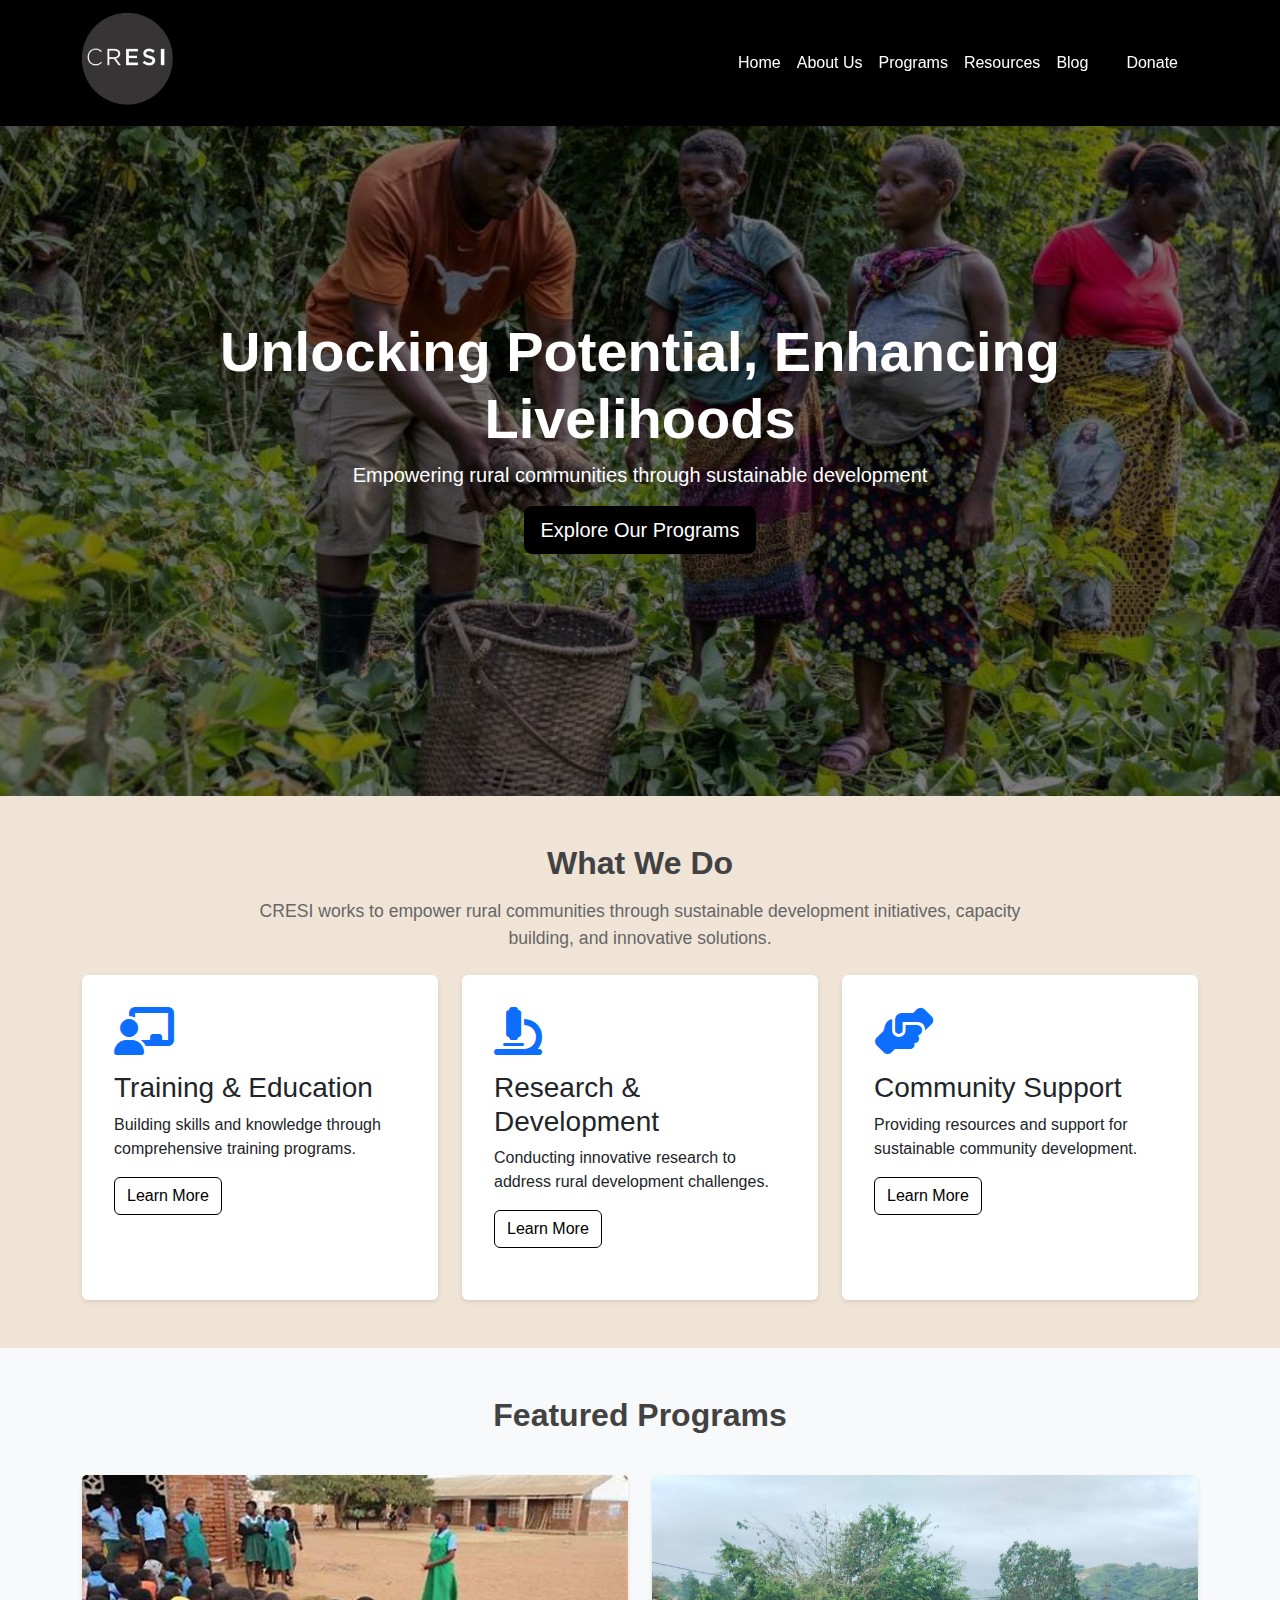
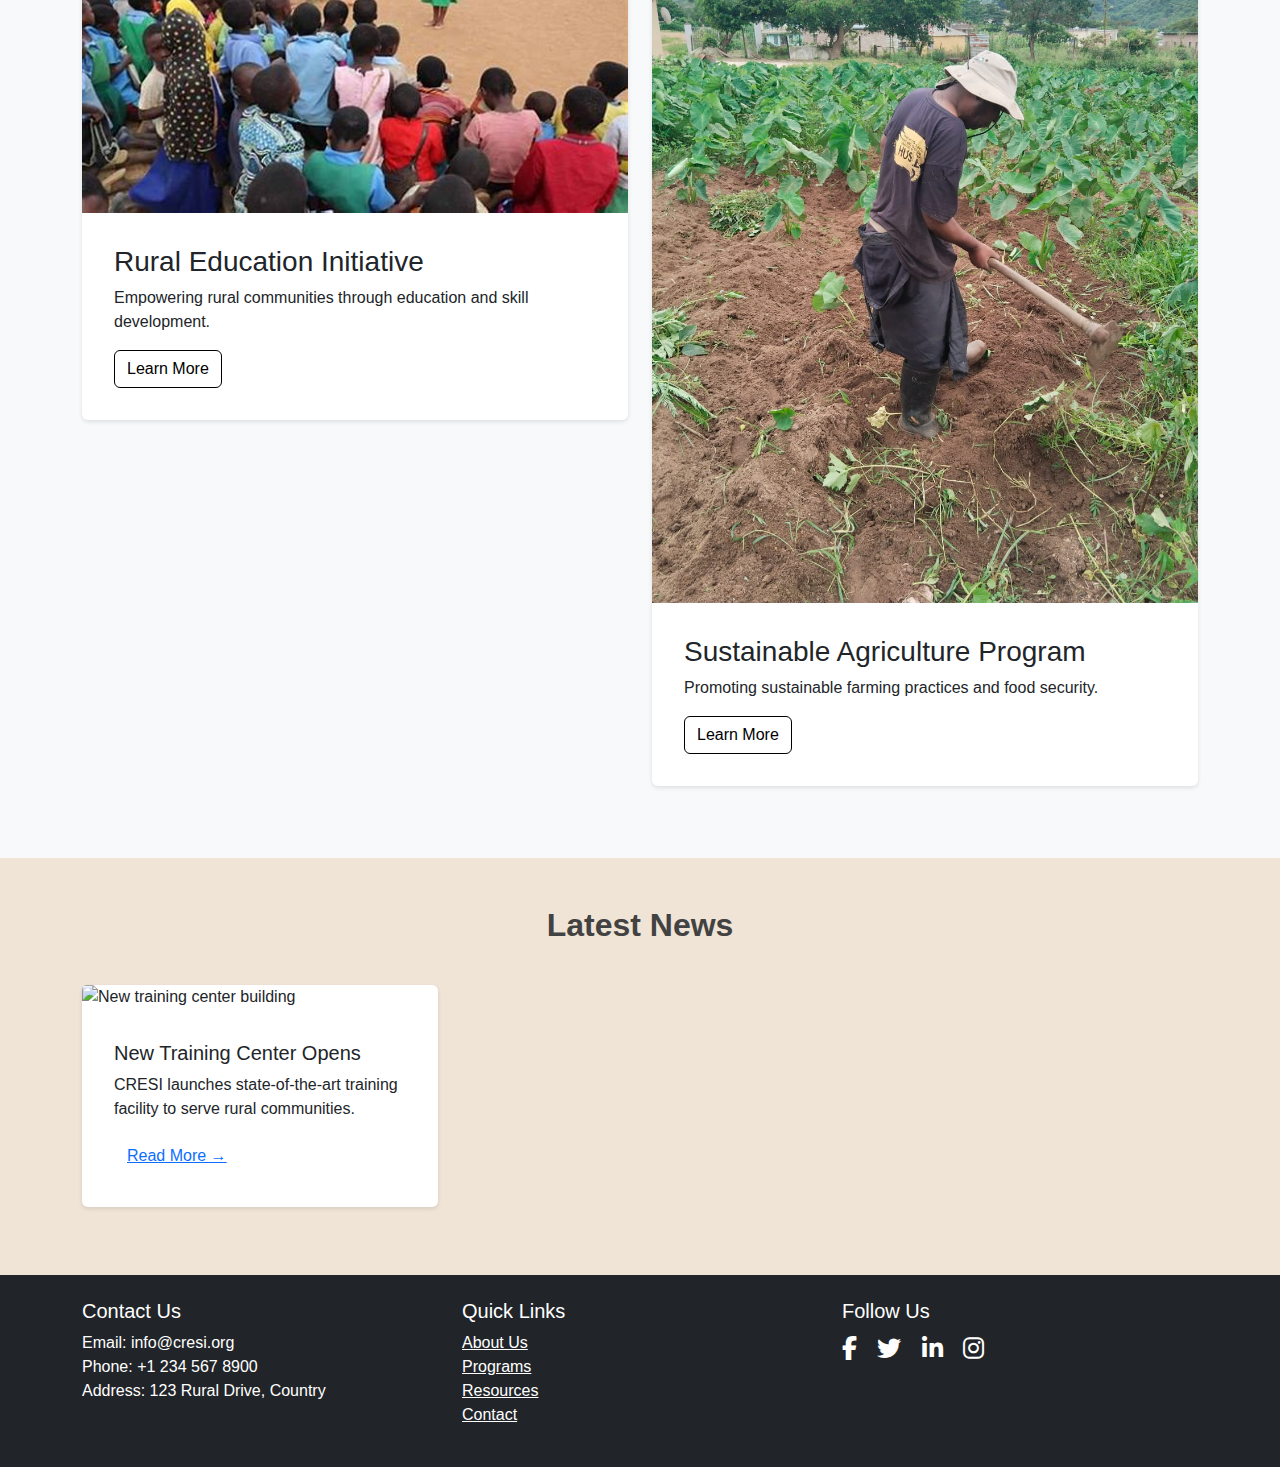
==== index.html @ 6f6e9128 "first commit" ====
<!DOCTYPE html>
<html lang="en">
<head>
    <meta charset="UTF-8">
    <meta name="viewport" content="width=device-width, initial-scale=1.0">
    <title>CRESI - Unlocking Potential, Enhancing Livelihoods</title>
    <!-- Bootstrap CSS -->
    <link href="https://cdnjs.cloudflare.com/ajax/libs/bootstrap/5.3.2/css/bootstrap.min.css" rel="stylesheet">
    <!-- Custom CSS -->
    <link href="css/styles.css" rel="stylesheet">
    <!-- Font Awesome -->
    <link href="https://cdnjs.cloudflare.com/ajax/libs/font-awesome/6.4.2/css/all.min.css" rel="stylesheet">
</head>
<body>
    <!-- Navigation -->
    <nav class="navbar navbar-expand-lg navbar-light bg-light fixed-top">
        <div class="container">
            <a class="navbar-brand" href="index.html">
                <img src="images/cresi logo.png" alt="CRESI Logo" height="100">
            </a>
            <button class="navbar-toggler" type="button" data-bs-toggle="collapse" data-bs-target="#navbarNav" aria-label="Toggle navigation" aria-expanded="false">
                <span class="navbar-toggler-icon"></span>
            </button>
            <div class="collapse navbar-collapse" id="navbarNav">
                <ul class="navbar-nav ms-auto">
                    <li class="nav-item"><a class="nav-link" href="index.html">Home</a></li>
                    <li class="nav-item"><a class="nav-link" href="about.html">About Us</a></li>
                    <li class="nav-item"><a class="nav-link" href="programs.html">Programs</a></li>
                    <li class="nav-item"><a class="nav-link" href="resources.html">Resources</a></li>
                    <li class="nav-item"><a class="nav-link" href="blog.html">Blog</a></li>
                    <li class="nav-item"><a class="nav-link btn btn-primary text-white" href="donate.html">Donate</a></li>
                </ul>
            </div>
        </div>
    </nav>

    <!-- Hero Section -->
    <section id="hero" class="hero-section">
        <div class="container h-100">
            <div class="row h-100 align-items-center">
                <div class="col-12 text-center text-white">
                    <h1 class="display-4 fw-bold">Unlocking Potential, Enhancing Livelihoods</h1>
                    <p class="lead">Empowering rural communities through sustainable development</p>
                    <a href="programs.html" class="btn btn-primary btn-lg">Explore Our Programs</a>
                </div>
            </div>
        </div>
    </section>

    <!-- What We Do Section -->
    <section id="what-we-do" class="py-5">
        <div class="container">
            <div class="row text-center">
                <div class="col-12">
                    <h2 class="section-title">What We Do</h2>
                    <p class="section-description">CRESI works to empower rural communities through sustainable development initiatives, capacity building, and innovative solutions.</p>
                </div>
            </div>
            <div class="row mt-4">
                <div class="col-md-4">
                    <div class="card h-100">
                        <div class="card-body">
                            <i class="fas fa-chalkboard-teacher fa-3x mb-3 text-primary" aria-hidden="true"></i>
                            <h3 class="card-title">Training & Education</h3>
                            <p class="card-text">Building skills and knowledge through comprehensive training programs.</p>
                            <a href="programs.html#training" class="btn btn-outline-primary">Learn More</a>
                        </div>
                    </div>
                </div>
                <div class="col-md-4">
                    <div class="card h-100">
                        <div class="card-body">
                            <i class="fas fa-microscope fa-3x mb-3 text-primary" aria-hidden="true"></i>
                            <h3 class="card-title">Research & Development</h3>
                            <p class="card-text">Conducting innovative research to address rural development challenges.</p>
                            <a href="programs.html#research" class="btn btn-outline-primary">Learn More</a>
                        </div>
                    </div>
                </div>
                <div class="col-md-4">
                    <div class="card h-100">
                        <div class="card-body">
                            <i class="fas fa-hands-helping fa-3x mb-3 text-primary" aria-hidden="true"></i>
                            <h3 class="card-title">Community Support</h3>
                            <p class="card-text">Providing resources and support for sustainable community development.</p>
                            <a href="programs.html#community" class="btn btn-outline-primary">Learn More</a>
                        </div>
                    </div>
                </div>
            </div>
        </div>
    </section>

    <!-- Featured Programs -->
    <section id="featured-programs" class="py-5 bg-light">
        <div class="container">
            <div class="row">
                <div class="col-12 text-center">
                    <h2 class="section-title">Featured Programs</h2>
                </div>
            </div>
            <div class="row mt-4">
                <div class="col-md-6">
                    <div class="card mb-4">
                        <img src="images/OIP.jpeg" class="card-img-top" alt="Students in a rural classroom learning">
                        <div class="card-body">
                            <h3 class="card-title">Rural Education Initiative</h3>
                            <p class="card-text">Empowering rural communities through education and skill development.</p>
                            <a href="programs.html#education" class="btn btn-outline-primary">Learn More</a>
                        </div>
                    </div>
                </div>
                <div class="col-md-6">
                    <div class="card mb-4">
                        <img src="images/WhatsApp Image 2025-01-21 at 11.12.27.jpeg" class="card-img-top" alt="Farmers working in sustainable agriculture project">
                        <div class="card-body">
                            <h3 class="card-title">Sustainable Agriculture Program</h3>
                            <p class="card-text">Promoting sustainable farming practices and food security.</p>
                            <a href="programs.html#agriculture" class="btn btn-outline-primary">Learn More</a>
                        </div>
                    </div>
                </div>
            </div>
        </div>
    </section>

    <!-- Latest News -->
    <section id="latest-news" class="py-5">
        <div class="container">
            <div class="row">
                <div class="col-12 text-center">
                    <h2 class="section-title">Latest News</h2>
                </div>
            </div>
            <div class="row mt-4">
                <div class="col-md-4">
                    <div class="card news-card">
                        <img src="images/news1.jpg" class="card-img-top" alt="New training center building">
                        <div class="card-body">
                            <h5 class="card-title">New Training Center Opens</h5>
                            <p class="card-text">CRESI launches state-of-the-art training facility to serve rural communities.</p>
                            <a href="blog.html#training-center" class="btn btn-link">Read More →</a>
                        </div>
                    </div>
                </div>
                <!-- More news items -->
            </div>
        </div>
    </section>

    <!-- Footer -->
    <footer class="bg-dark text-white py-4">
        <div class="container">
            <div class="row">
                <div class="col-md-4">
                    <h5>Contact Us</h5>
                    <p>Email: info@cresi.org<br>
                    Phone: +1 234 567 8900<br>
                    Address: 123 Rural Drive, Country</p>
                </div>
                <div class="col-md-4">
                    <h5>Quick Links</h5>
                    <ul class="list-unstyled">
                        <li><a href="about.html" class="text-white">About Us</a></li>
                        <li><a href="programs.html" class="text-white">Programs</a></li>
                        <li><a href="resources.html" class="text-white">Resources</a></li>
                        <li><a href="contact.html" class="text-white">Contact</a></li>
                    </ul>
                </div>
                <div class="col-md-4">
                    <h5>Follow Us</h5>
                    <div class="social-icons">
                        <a href="#" class="text-white me-3" aria-label="Visit our Facebook page"><i class="fab fa-facebook-f" aria-hidden="true"></i></a>
                        <a href="#" class="text-white me-3" aria-label="Follow us on Twitter"><i class="fab fa-twitter" aria-hidden="true"></i></a>
                        <a href="#" class="text-white me-3" aria-label="Connect with us on LinkedIn"><i class="fab fa-linkedin-in" aria-hidden="true"></i></a>
                        <a href="#" class="text-white" aria-label="Follow us on Instagram"><i class="fab fa-instagram" aria-hidden="true"></i></a>
                    </div>
                </div>
            </div>
        </div>
    </footer>

    <!-- Bootstrap JS and Popper.js -->
    <script src="https://cdnjs.cloudflare.com/ajax/libs/bootstrap/5.3.2/js/bootstrap.bundle.min.js"></script>
</body>
</html>
---- css/styles.css ----
/* Global Styles */
:root {
    --primary-color:hsla(0, 0.00%, 0.00%, 0.00), 0);  /* Earthy Green */
    --secondary-color: #6A4E23; /* Rich Brown */
    --accent-color:rgb(0, 0, 0);    /* Soft Green */
    --text-color: #424242;      /* Dark Grey */
    --light-bg: #F0E4D7;        /* Light Beige */
    --black-color: #000000;     /* Black for specific elements */
}

body {
    font-family: 'Open Sans', sans-serif;
    color: var(--text-color);
    padding-top: 76px;
    background-color: var(--light-bg); /* Light beige background */
}

/* Navigation */
.navbar {
    background-color: var(--black-color) !important;  /* Black header */
    box-shadow: 0 2px 4px rgba(0,0,0,0.1);
}

.navbar-brand {
    font-weight: 700;
    color: #ffffff !important;  /* White for logo text */
}

.nav-link {
    color: #ffffff !important;  /* White text for nav links */
}

.nav-link.btn-primary {
    margin-left: 10px;
    padding: 8px 20px !important;
    background-color: var(--black-color);  /* Black button */
    border-color: var(--black-color);      /* Black border */
    color: #ffffff; /* White text on buttons */
}

.nav-link.btn-primary:hover {
    background-color: var(--secondary-color);  /* Hover effect for buttons */
    border-color: var(--secondary-color);
}

/* Hero Section */
.hero-section {
    background: linear-gradient(rgba(0,0,0,0.5), rgba(0,0,0,0.5)), url('/images/Empowering-rural.jpg');
    background-size: cover;
    background-position: center;
    height: 80vh;
    position: relative;
}

/* Page Header */
.page-header {
    background-color: var(--black-color);  /* Black header */
    padding: 100px 0 50px;
    color: #ffffff; /* White text for page header */
}

/* Section Styles */
.section-title {
    color: var(--primary-color);
    font-weight: 700;
    margin-bottom: 1rem;
}

.section-description {
    font-size: 1.1rem;
    color: #666;
    max-width: 800px;
    margin: 0 auto;
}

/* Card Styles */
.card {
    border: none;
    box-shadow: 0 2px 4px rgba(0,0,0,0.1);
    transition: transform 0.3s ease;
    margin-bottom: 20px;
}

.card:hover {
    transform: translateY(-5px);
}

.card-body {
    padding: 2rem;
}

/* Program Cards */
.program-card img {
    height: 250px;
    object-fit: cover;
}

/* Blog Cards */
.blog-card {
    margin-bottom: 30px;
}

.blog-card .card-img-top {
    height: 200px;
    object-fit: cover;
}

/* Resource Items */
.resource-item {
    padding: 20px;
    border-bottom: 1px solid #eee;
}

.resource-item:last-child {
    border-bottom: none;
}

/* Donation Form */
.donation-form {
    max-width: 600px;
    margin: 0 auto;
    padding: 30px;
    background: #7e1b1b;  /* Red for urgency */
    border-radius: 8px;
    box-shadow: 0 2px 4px rgba(0,0,0,0.1);
}

/* Footer */
footer {
    background-color: var(--black-color);  /* Black footer */
    color: #ffffff; /* White text in footer */
}

.social-icons a {
    font-size: 1.5rem;
    transition: color 0.3s ease;
    color: #ffffff; /* White social icons */
}

.social-icons a:hover {
    color: var(--accent-color) !important;
}

/* Buttons */
.btn-primary {
    background-color: var(--black-color);  /* Black button */
    border-color: var(--black-color);      /* Black border */
    color: #ffffff; /* White text on black buttons */
}

.btn-primary:hover {
    background-color: var(--secondary-color);  /* Darker shade for hover effect */
    border-color: var(--secondary-color);
}

/* Responsive Adjustments */
@media (max-width: 768px) {
    .hero-section {
        height: 60vh;
    }

    .card-body {
        padding: 1.5rem;
    }

    .section-title {
        font-size: 2rem;
    }

    .donation-form {
        padding: 20px;
    }

    .page-header {
        background-image: url('images/blog-featured.jpg');
        background-size: cover;
        padding-top: 5rem; /* Equivalent to py-5 in Bootstrap */
        padding-bottom: 5rem;
    }
}
.navbar {
    background-color: #000; /* Black */
}

.btn-primary {
    background-color: #000;
    border-color: #000;
}

.btn-primary:hover {
    background-color: #333; /* Slightly lighter black */
    border-color: #333;
}

.btn-outline-primary {
    color: #000;
    border-color: #000;
}

.btn-outline-primary:hover {
    background-color: #000;
    color: #fff;
}
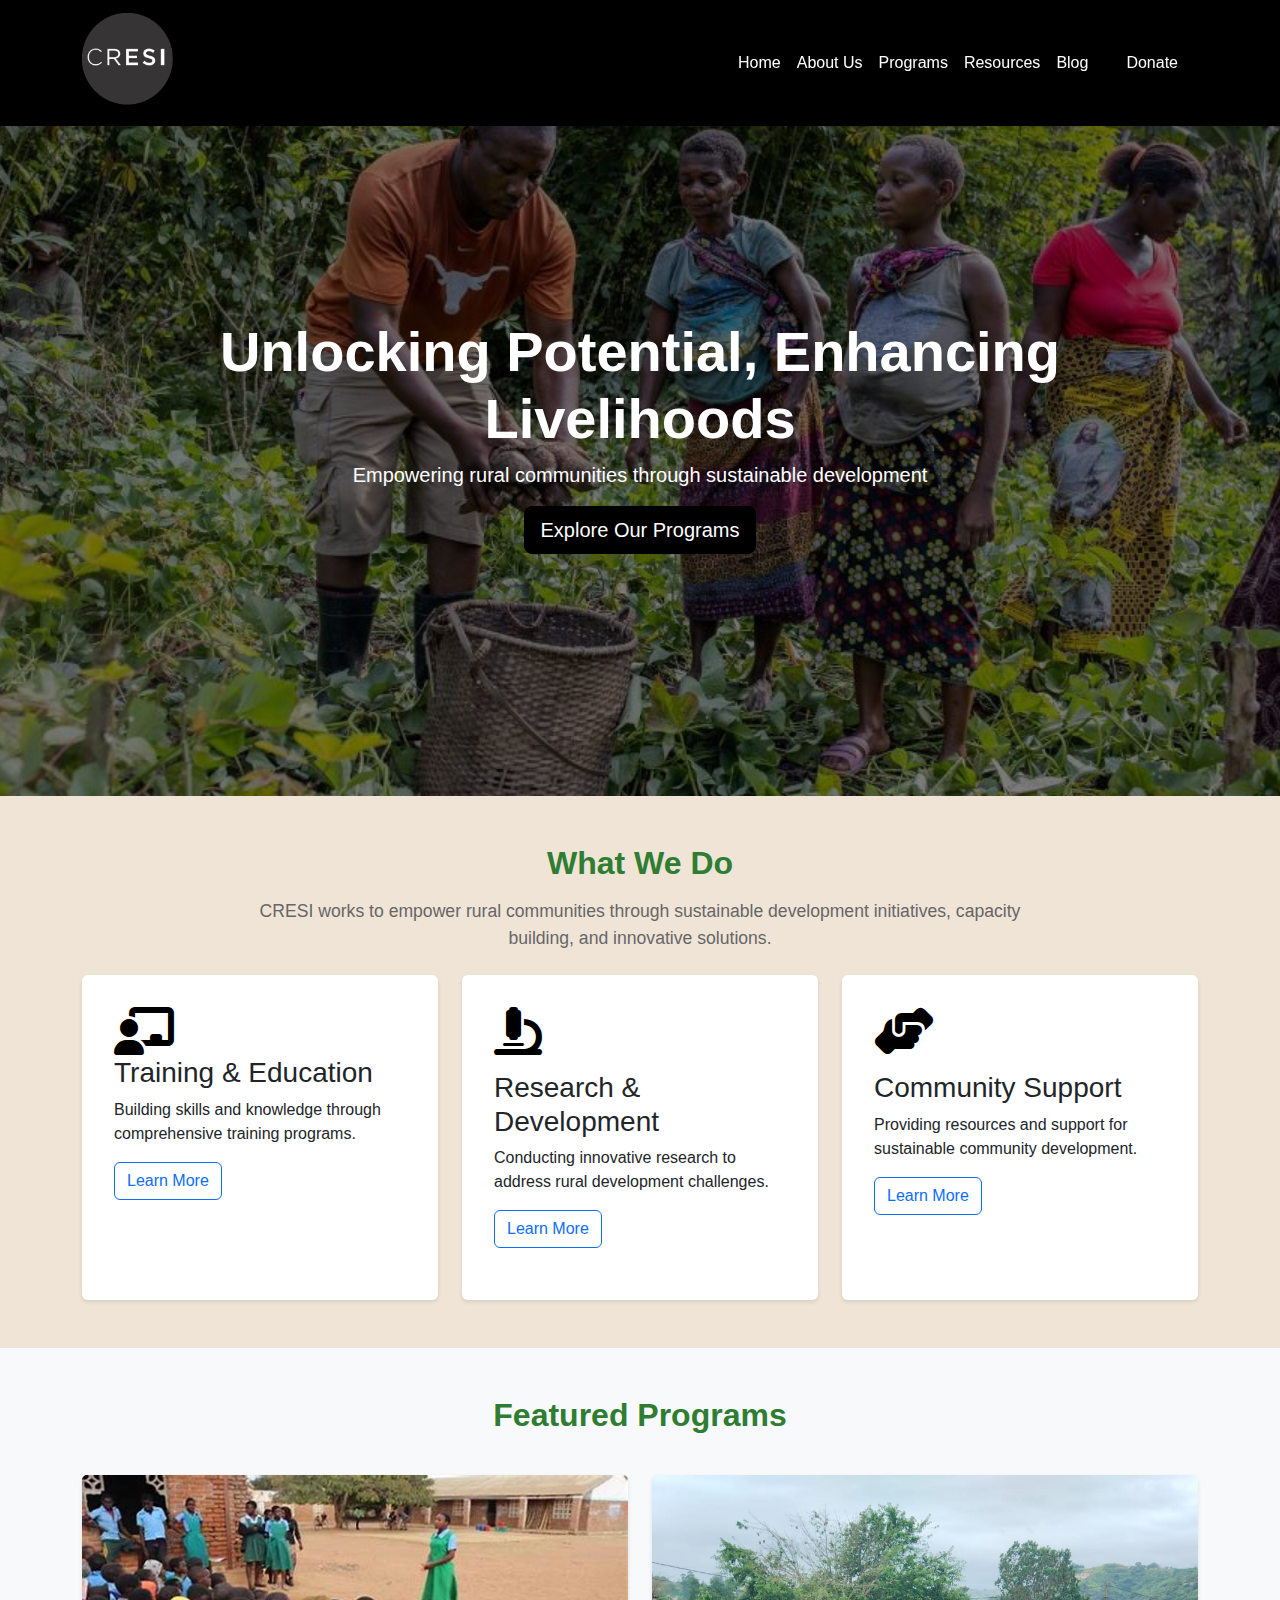
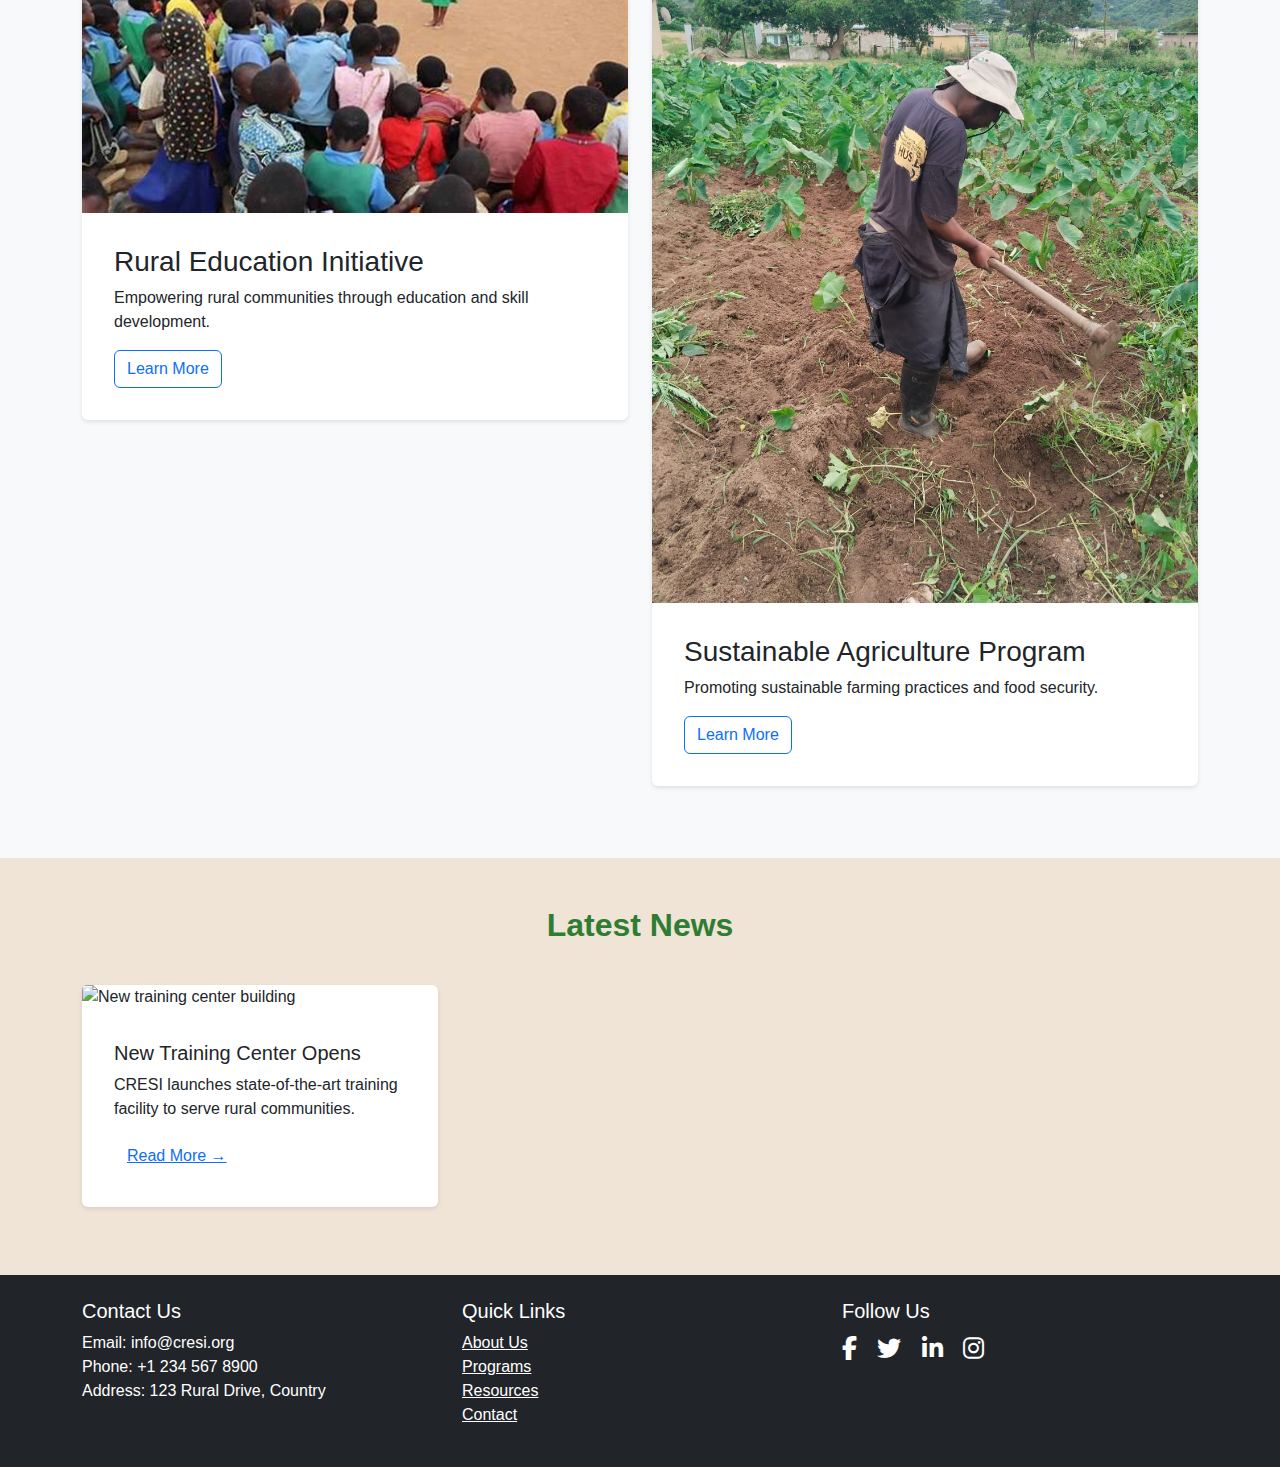
==== commit b47f40b4: "," ====
--- a/index.html
+++ b/index.html
@@ -60,7 +60,8 @@
                 <div class="col-md-4">
                     <div class="card h-100">
                         <div class="card-body">
-                            <i class="fas fa-chalkboard-teacher fa-3x mb-3 text-primary" aria-hidden="true"></i>
+                            <i class="fas fa-chalkboard-teacher fa-3x" style="color: black;" aria-hidden="true"></i>
+
                             <h3 class="card-title">Training & Education</h3>
                             <p class="card-text">Building skills and knowledge through comprehensive training programs.</p>
                             <a href="programs.html#training" class="btn btn-outline-primary">Learn More</a>
@@ -70,7 +71,7 @@
                 <div class="col-md-4">
                     <div class="card h-100">
                         <div class="card-body">
-                            <i class="fas fa-microscope fa-3x mb-3 text-primary" aria-hidden="true"></i>
+                            <i class="fas fa-microscope fa-3x mb-3" style="color: black;" aria-hidden="true"></i>
                             <h3 class="card-title">Research & Development</h3>
                             <p class="card-text">Conducting innovative research to address rural development challenges.</p>
                             <a href="programs.html#research" class="btn btn-outline-primary">Learn More</a>
@@ -80,7 +81,8 @@
                 <div class="col-md-4">
                     <div class="card h-100">
                         <div class="card-body">
-                            <i class="fas fa-hands-helping fa-3x mb-3 text-primary" aria-hidden="true"></i>
+                            <i class="fas fa-hands-helping fa-3x mb-3" style="color: black;" aria-hidden="true"></i>
+
                             <h3 class="card-title">Community Support</h3>
                             <p class="card-text">Providing resources and support for sustainable community development.</p>
                             <a href="programs.html#community" class="btn btn-outline-primary">Learn More</a>
--- a/css/styles.css
+++ b/css/styles.css
@@ -1,11 +1,11 @@
 /* Global Styles */
 :root {
-    --primary-color:hsla(0, 0.00%, 0.00%, 0.00), 0);  /* Earthy Green */
+    --primary-color: #2E7D32; /* Earthy Green */
     --secondary-color: #6A4E23; /* Rich Brown */
-    --accent-color:rgb(0, 0, 0);    /* Soft Green */
-    --text-color: #424242;      /* Dark Grey */
-    --light-bg: #F0E4D7;        /* Light Beige */
-    --black-color: #000000;     /* Black for specific elements */
+    --accent-color: #388E3C; /* Soft Green */
+    --text-color: #424242; /* Dark Grey */
+    --light-bg: #F0E4D7; /* Light Beige */
+    --black-color: #000000; /* Black for specific elements */
 }
 
 body {
@@ -17,35 +17,35 @@
 
 /* Navigation */
 .navbar {
-    background-color: var(--black-color) !important;  /* Black header */
-    box-shadow: 0 2px 4px rgba(0,0,0,0.1);
+    background-color: var(--black-color) !important; /* Black header */
+    box-shadow: 0 2px 4px rgba(0, 0, 0, 0.1);
 }
 
 .navbar-brand {
     font-weight: 700;
-    color: #ffffff !important;  /* White for logo text */
+    color: #ffffff !important; /* White for logo text */
 }
 
 .nav-link {
-    color: #ffffff !important;  /* White text for nav links */
+    color: #ffffff !important; /* White text for nav links */
 }
 
 .nav-link.btn-primary {
     margin-left: 10px;
     padding: 8px 20px !important;
-    background-color: var(--black-color);  /* Black button */
-    border-color: var(--black-color);      /* Black border */
+    background-color: var(--black-color); /* Black button */
+    border-color: var(--black-color); /* Black border */
     color: #ffffff; /* White text on buttons */
 }
 
 .nav-link.btn-primary:hover {
-    background-color: var(--secondary-color);  /* Hover effect for buttons */
+    background-color: var(--secondary-color); /* Hover effect for buttons */
     border-color: var(--secondary-color);
 }
 
 /* Hero Section */
 .hero-section {
-    background: linear-gradient(rgba(0,0,0,0.5), rgba(0,0,0,0.5)), url('/images/Empowering-rural.jpg');
+    background: linear-gradient(rgba(0, 0, 0, 0.5), rgba(0, 0, 0, 0.5)), url('/images/Empowering-rural.jpg');
     background-size: cover;
     background-position: center;
     height: 80vh;
@@ -54,7 +54,7 @@
 
 /* Page Header */
 .page-header {
-    background-color: var(--black-color);  /* Black header */
+    background-color: var(--black-color); /* Black header */
     padding: 100px 0 50px;
     color: #ffffff; /* White text for page header */
 }
@@ -76,7 +76,7 @@
 /* Card Styles */
 .card {
     border: none;
-    box-shadow: 0 2px 4px rgba(0,0,0,0.1);
+    box-shadow: 0 2px 4px rgba(0, 0, 0, 0.1);
     transition: transform 0.3s ease;
     margin-bottom: 20px;
 }
@@ -120,14 +120,14 @@
     max-width: 600px;
     margin: 0 auto;
     padding: 30px;
-    background: #7e1b1b;  /* Red for urgency */
+    background: #7e1b1b; /* Red for urgency */
     border-radius: 8px;
-    box-shadow: 0 2px 4px rgba(0,0,0,0.1);
+    box-shadow: 0 2px 4px rgba(0, 0, 0, 0.1);
 }
 
 /* Footer */
 footer {
-    background-color: var(--black-color);  /* Black footer */
+    background-color: var(--black-color); /* Black footer */
     color: #ffffff; /* White text in footer */
 }
 
@@ -143,13 +143,13 @@
 
 /* Buttons */
 .btn-primary {
-    background-color: var(--black-color);  /* Black button */
-    border-color: var(--black-color);      /* Black border */
+    background-color: var(--black-color); /* Black button */
+    border-color: var(--black-color); /* Black border */
     color: #ffffff; /* White text on black buttons */
 }
 
 .btn-primary:hover {
-    background-color: var(--secondary-color);  /* Darker shade for hover effect */
+    background-color: var(--secondary-color); /* Darker shade for hover effect */
     border-color: var(--secondary-color);
 }
 
@@ -178,26 +178,3 @@
         padding-bottom: 5rem;
     }
 }
-.navbar {
-    background-color: #000; /* Black */
-}
-
-.btn-primary {
-    background-color: #000;
-    border-color: #000;
-}
-
-.btn-primary:hover {
-    background-color: #333; /* Slightly lighter black */
-    border-color: #333;
-}
-
-.btn-outline-primary {
-    color: #000;
-    border-color: #000;
-}
-
-.btn-outline-primary:hover {
-    background-color: #000;
-    color: #fff;
-}
